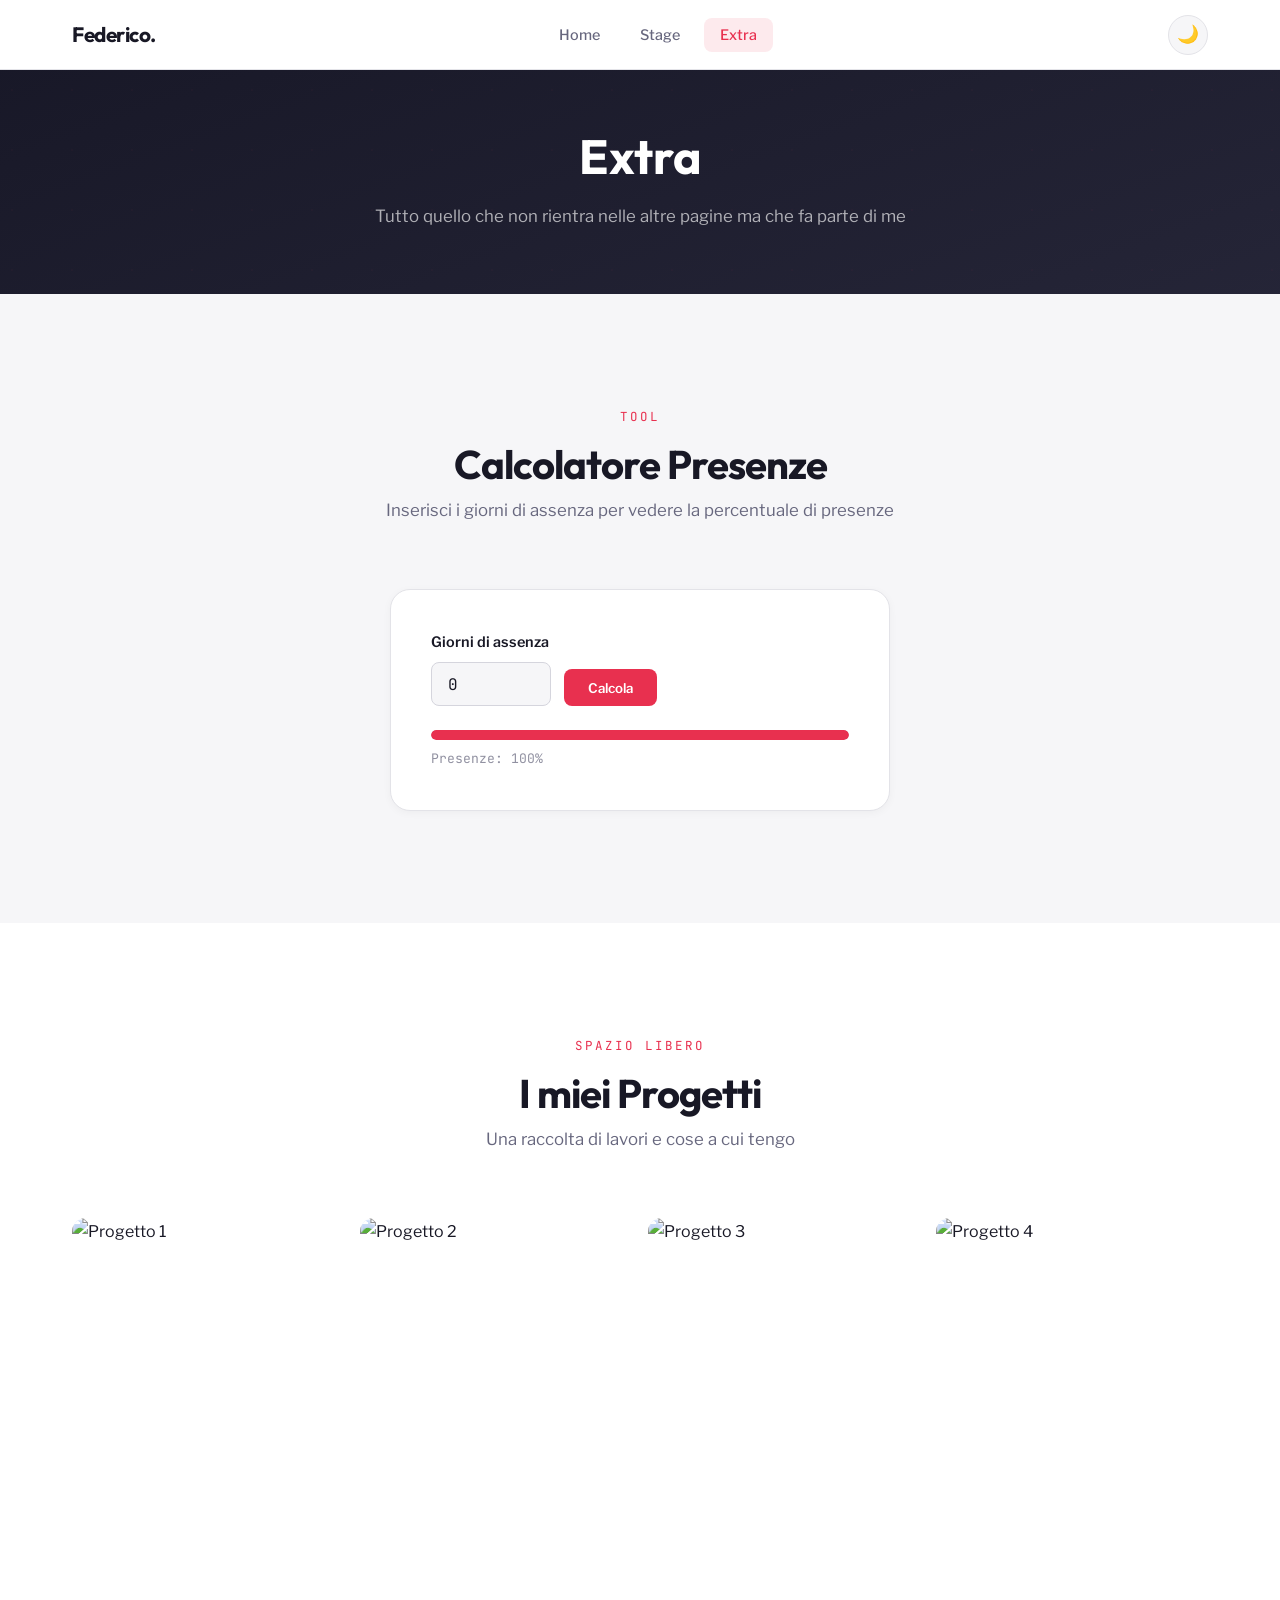
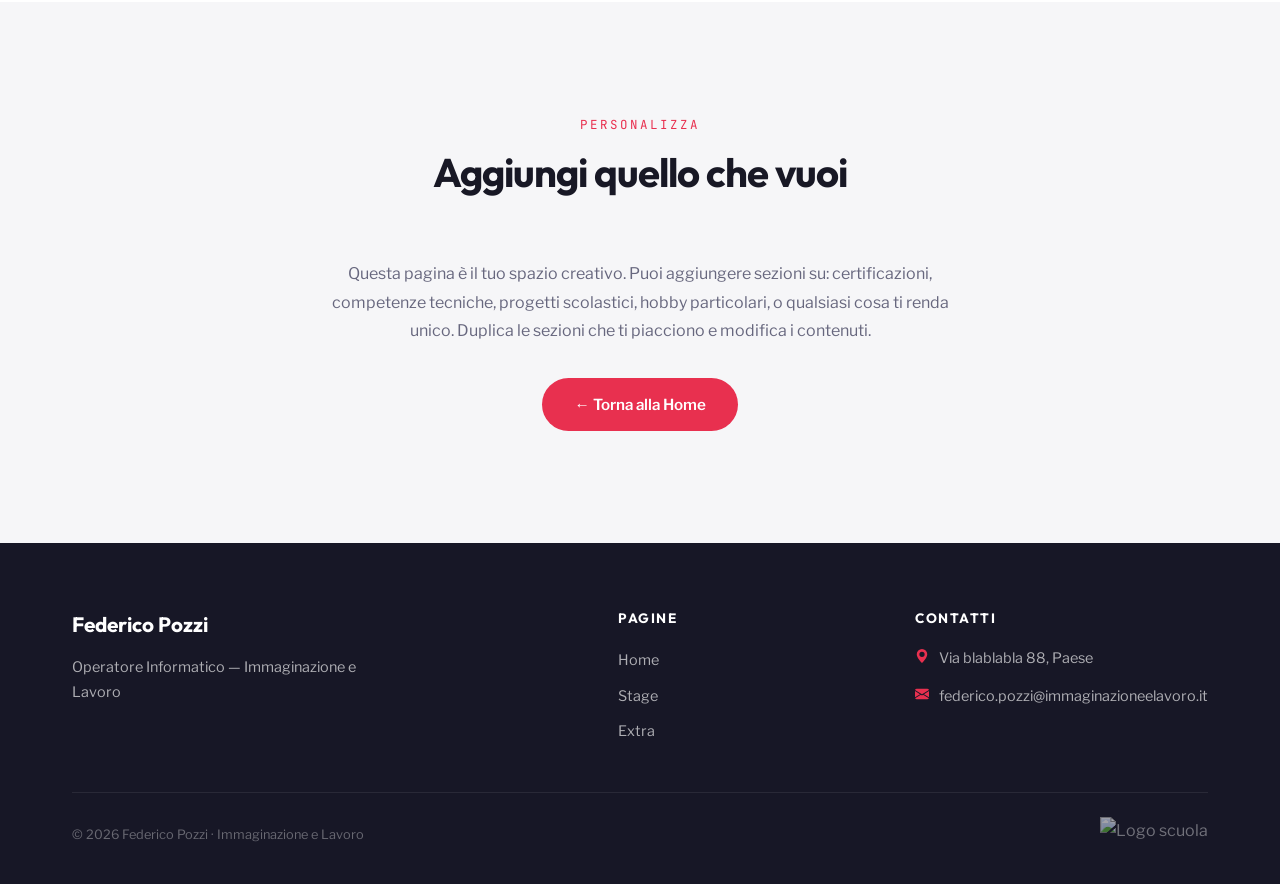
==== extra.html @ 96640ca4 "Initial commit" ====
<!DOCTYPE html>
<html lang="it" data-theme="default">
<head>
    <meta charset="UTF-8">
    <meta name="viewport" content="width=device-width, initial-scale=1.0">
    <title>Federico Pozzi — Extra</title>

    <link rel="preconnect" href="https://fonts.googleapis.com">
    <link rel="preconnect" href="https://fonts.gstatic.com" crossorigin>
    <link href="https://fonts.googleapis.com/css2?family=Outfit:wght@400;500;600;700&family=Libre+Franklin:wght@400;500;600;700&family=JetBrains+Mono:wght@400;500&display=swap" rel="stylesheet">

    <link rel="stylesheet" href="./style.css">
</head>
<body>

    <!-- ====== NAVBAR ====== -->
    <nav class="site-nav">
        <div class="nav-inner">
            <a href="./index.html" class="nav-brand">Federico.</a>
            <button class="nav-burger" id="navBurger" aria-label="Apri menu">
                <span></span><span></span><span></span>
            </button>
            <ul class="nav-links" id="navLinks">
                <li><a href="./index.html">Home</a></li>
                <li><a href="./stage.html">Stage</a></li>
                <li><a href="#" class="active">Extra</a></li>
            </ul>
            <button class="theme-toggle" id="themeToggle" aria-label="Cambia tema">🌙</button>
        </div>
    </nav>

    <!-- ====== PAGE HERO ====== -->
    <section class="page-hero">
        <div class="hero-pattern"></div>
        <div class="section-container">
            <h1 class="reveal">Extra</h1>
            <p class="hero-sub reveal reveal-delay-1">
                Tutto quello che non rientra nelle altre pagine ma che fa parte di me
            </p>
        </div>
    </section>

    <!-- ====== CALCOLATORE PRESENZE ====== -->
    <section class="section">
        <div class="section-container">
            <div class="section-header center reveal">
                <span class="section-label">Tool</span>
                <h2 class="section-title">Calcolatore Presenze</h2>
                <p class="section-desc">Inserisci i giorni di assenza per vedere la percentuale di presenze</p>
            </div>

            <div class="presenze-card reveal">
                <label for="progresso">Giorni di assenza</label>
                <div class="presenze-input">
                    <input type="number" id="progresso" min="0" value="0" placeholder="0">
                    <button class="btn-calcola" onclick="calcolaPresenze()">Calcola</button>
                </div>
                <div class="progress-wrap">
                    <div class="progress-bar-bg">
                        <div class="progress-bar-fill" id="barraFill"></div>
                    </div>
                    <p class="progress-label" id="percentualeText">Presenze: 100%</p>
                </div>
            </div>
        </div>
    </section>

    <!-- ====== GALLERY / CONTENUTO LIBERO ====== -->
    <!--
        Questa sezione è uno spazio libero. Puoi usarla per:
        - Una gallery di foto dei tuoi progetti
        - Certificazioni ottenute (ECDL, ecc.)
        - Link ai tuoi profili (GitHub, LinkedIn)
        - Qualsiasi cosa ti rappresenti
        
        Di seguito c'è un esempio di gallery. 
        Sostituisci le immagini con le tue.
    -->
    <section class="section section-alt">
        <div class="section-container">
            <div class="section-header center reveal">
                <span class="section-label">Spazio libero</span>
                <h2 class="section-title">I miei Progetti</h2>
                <p class="section-desc">Una raccolta di lavori e cose a cui tengo</p>
            </div>

            <!-- MODIFICA: sostituisci le immagini e i testi -->
            <div class="gallery-grid">
                <div class="gallery-item reveal reveal-delay-1">
                    <img src="https://placehold.co/400x400/1a1a2e/e94560?text=Progetto+1" alt="Progetto 1">
                    <div class="gallery-item-overlay">
                        <span>Progetto 1</span>
                    </div>
                </div>
                <div class="gallery-item reveal reveal-delay-2">
                    <img src="https://placehold.co/400x400/16213e/e94560?text=Progetto+2" alt="Progetto 2">
                    <div class="gallery-item-overlay">
                        <span>Progetto 2</span>
                    </div>
                </div>
                <div class="gallery-item reveal reveal-delay-3">
                    <img src="https://placehold.co/400x400/0f3460/e94560?text=Progetto+3" alt="Progetto 3">
                    <div class="gallery-item-overlay">
                        <span>Progetto 3</span>
                    </div>
                </div>
                <div class="gallery-item reveal reveal-delay-4">
                    <img src="https://placehold.co/400x400/533483/e94560?text=Progetto+4" alt="Progetto 4">
                    <div class="gallery-item-overlay">
                        <span>Progetto 4</span>
                    </div>
                </div>
            </div>
        </div>
    </section>

    <!-- ====== SEZIONE TESTO LIBERO ====== -->
    <section class="section">
        <div class="section-container" style="max-width: 700px;">
            <div class="section-header center reveal">
                <span class="section-label">Personalizza</span>
                <h2 class="section-title">Aggiungi quello che vuoi</h2>
            </div>
            <div class="reveal" style="text-align: center;">
                <p style="color: var(--text-secondary); line-height: 1.8; margin-bottom: 2rem;">
                    Questa pagina è il tuo spazio creativo. Puoi aggiungere sezioni su: 
                    certificazioni, competenze tecniche, progetti scolastici, hobby particolari, 
                    o qualsiasi cosa ti renda unico. Duplica le sezioni che ti piacciono 
                    e modifica i contenuti.
                </p>
                <a href="../index.html" class="btn-primary-custom">← Torna alla Home</a>
            </div>
        </div>
    </section>

    <!-- ====== FOOTER ====== -->
    <footer class="site-footer">
        <div class="section-container">
            <div class="footer-grid">
                <div>
                    <p class="footer-brand">Federico Pozzi</p>
                    <p class="footer-desc">Operatore Informatico — Immaginazione e Lavoro</p>
                </div>
                <div>
                    <p class="footer-heading">Pagine</p>
                    <ul class="footer-links">
                        <li><a href="../index.html">Home</a></li>
                        <li><a href="./stage.html">Stage</a></li>
                        <li><a href="#">Extra</a></li>
                    </ul>
                </div>
                <div>
                    <p class="footer-heading">Contatti</p>
                    <div class="footer-contact-item">
                        <svg xmlns="http://www.w3.org/2000/svg" width="14" height="14" fill="currentColor" viewBox="0 0 16 16"><path d="M8 16s6-5.686 6-10A6 6 0 0 0 2 6c0 4.314 6 10 6 10m0-7a3 3 0 1 1 0-6 3 3 0 0 1 0 6"/></svg>
                        <span>Via blablabla 88, Paese</span>
                    </div>
                    <div class="footer-contact-item">
                        <svg xmlns="http://www.w3.org/2000/svg" width="14" height="14" fill="currentColor" viewBox="0 0 16 16"><path d="M.05 3.555A2 2 0 0 1 2 2h12a2 2 0 0 1 1.95 1.555L8 8.414zM0 4.697v7.104l5.803-3.558zM6.761 8.83l-6.57 4.027A2 2 0 0 0 2 14h12a2 2 0 0 0 1.808-1.144l-6.57-4.027L8 9.586zm3.436-.586L16 11.801V4.697z"/></svg>
                        <span>federico.pozzi@immaginazioneelavoro.it</span>
                    </div>
                </div>
            </div>
            <div class="footer-bottom">
                <span class="footer-copy">© 2026 Federico Pozzi · Immaginazione e Lavoro</span>
                <img src="../img/logo.webp" class="footer-logo" alt="Logo scuola">
            </div>
        </div>
    </footer>

    <script src="./script.js"></script>
</body>
</html>
---- style.css ----
/* ============================================================
   TEMPLATE SITO PERSONALE - QUARTA INFORMATICA
   ============================================================
   
   COME PERSONALIZZARE:
   
   1. SCEGLI UN TEMA
      Cambia data-theme="default" nel tag <html> di ogni pagina.
      Temi disponibili: default, ocean, sunset, forest, lavender, mono
   
   2. DARK MODE
      Il bottone in navbar attiva/disattiva la dark mode.
      Funziona automaticamente con tutti i temi.
   
   3. COLORI CUSTOM
      Se vuoi un colore tutto tuo, modifica le variabili in
      [data-theme="default"] qui sotto.
   
   4. FONT
      Cambia il link Google Fonts nell'HTML e aggiorna
      --font-display e --font-body qui sotto.
   
   5. ANIMAZIONI
      Ogni elemento con classe .reveal si anima allo scroll.
      Aggiungi .reveal-delay-1, .reveal-delay-2, ecc. per ritardi.
   
   ============================================================ */

/* === TEMI PRECONFIGURATI === */
/* Cambia data-theme="" nel tag <html> per switchare tema */

[data-theme="default"] {
    --hue: 240;
    --accent-h: 350;
    --accent-s: 80%;
    --accent-l: 55%;
}

[data-theme="ocean"] {
    --hue: 200;
    --accent-h: 175;
    --accent-s: 70%;
    --accent-l: 45%;
}

[data-theme="sunset"] {
    --hue: 25;
    --accent-h: 15;
    --accent-s: 85%;
    --accent-l: 55%;
}

[data-theme="forest"] {
    --hue: 150;
    --accent-h: 145;
    --accent-s: 55%;
    --accent-l: 40%;
}

[data-theme="lavender"] {
    --hue: 270;
    --accent-h: 280;
    --accent-s: 60%;
    --accent-l: 55%;
}

[data-theme="mono"] {
    --hue: 0;
    --accent-h: 0;
    --accent-s: 0%;
    --accent-l: 25%;
}

/* === SISTEMA COLORI (generato da variabili) === */
:root {
    /* Font */
    --font-display: 'Outfit', sans-serif;
    --font-body: 'Libre Franklin', sans-serif;
    --font-mono: 'JetBrains Mono', monospace;
    
    /* Sizing */
    --radius-sm: 8px;
    --radius-md: 14px;
    --radius-lg: 20px;
    --radius-full: 100px;
    
    /* Transitions */
    --ease-out: cubic-bezier(0.16, 1, 0.3, 1);
    --ease-spring: cubic-bezier(0.34, 1.56, 0.64, 1);
    --duration-fast: 0.2s;
    --duration-normal: 0.4s;
    --duration-slow: 0.7s;
    
    /* Navbar height */
    --nav-height: 70px;
}

/* Light mode (default) */
html:not([data-dark]) {
    --bg-primary: hsl(var(--hue), 15%, 97%);
    --bg-secondary: #ffffff;
    --bg-elevated: #ffffff;
    --bg-hero: hsl(var(--hue), 25%, 12%);
    --bg-hero-2: hsl(var(--hue), 20%, 18%);
    
    --text-primary: hsl(var(--hue), 20%, 12%);
    --text-secondary: hsl(var(--hue), 10%, 45%);
    --text-tertiary: hsl(var(--hue), 8%, 60%);
    --text-on-dark: #ffffff;
    --text-on-dark-muted: rgba(255,255,255,0.65);
    
    --border-light: hsl(var(--hue), 10%, 90%);
    --border-medium: hsl(var(--hue), 10%, 85%);
    
    --shadow-sm: 0 2px 8px rgba(0,0,0,0.04);
    --shadow-md: 0 8px 30px rgba(0,0,0,0.06);
    --shadow-lg: 0 20px 60px rgba(0,0,0,0.08);
    --shadow-accent: 0 8px 30px hsla(var(--accent-h), var(--accent-s), var(--accent-l), 0.25);
}

/* Dark mode */
html[data-dark] {
    --bg-primary: hsl(var(--hue), 15%, 8%);
    --bg-secondary: hsl(var(--hue), 12%, 12%);
    --bg-elevated: hsl(var(--hue), 12%, 15%);
    --bg-hero: hsl(var(--hue), 20%, 5%);
    --bg-hero-2: hsl(var(--hue), 15%, 10%);
    
    --text-primary: hsl(var(--hue), 10%, 92%);
    --text-secondary: hsl(var(--hue), 8%, 60%);
    --text-tertiary: hsl(var(--hue), 6%, 45%);
    --text-on-dark: #ffffff;
    --text-on-dark-muted: rgba(255,255,255,0.55);
    
    --border-light: hsl(var(--hue), 10%, 18%);
    --border-medium: hsl(var(--hue), 10%, 22%);
    
    --shadow-sm: 0 2px 8px rgba(0,0,0,0.2);
    --shadow-md: 0 8px 30px rgba(0,0,0,0.3);
    --shadow-lg: 0 20px 60px rgba(0,0,0,0.4);
    --shadow-accent: 0 8px 30px hsla(var(--accent-h), var(--accent-s), var(--accent-l), 0.2);
}

/* Accent color (uguale in light e dark) */
html {
    --accent: hsl(var(--accent-h), var(--accent-s), var(--accent-l));
    --accent-hover: hsl(var(--accent-h), var(--accent-s), calc(var(--accent-l) - 8%));
    --accent-soft: hsla(var(--accent-h), var(--accent-s), var(--accent-l), 0.1);
    --accent-medium: hsla(var(--accent-h), var(--accent-s), var(--accent-l), 0.2);
}

/* === RESET & BASE === */
*, *::before, *::after {
    margin: 0;
    padding: 0;
    box-sizing: border-box;
}

html {
    scroll-behavior: smooth;
}

body {
    font-family: var(--font-body);
    color: var(--text-primary);
    background-color: var(--bg-primary);
    line-height: 1.7;
    transition: background-color var(--duration-normal) var(--ease-out),
                color var(--duration-normal) var(--ease-out);
    -webkit-font-smoothing: antialiased;
}

h1, h2, h3, h4, h5, h6 {
    font-family: var(--font-display);
    font-weight: 700;
    color: var(--text-primary);
    line-height: 1.2;
}

a {
    color: var(--accent);
    text-decoration: none;
    transition: color var(--duration-fast);
}

a:hover {
    color: var(--accent-hover);
}

img {
    max-width: 100%;
    display: block;
}

/* === NAVBAR === */
.site-nav {
    position: fixed;
    top: 0;
    left: 0;
    right: 0;
    height: var(--nav-height);
    background: var(--bg-secondary);
    border-bottom: 1px solid var(--border-light);
    z-index: 1000;
    display: flex;
    align-items: center;
    transition: background var(--duration-normal) var(--ease-out),
                border-color var(--duration-normal) var(--ease-out),
                box-shadow var(--duration-normal) var(--ease-out);
}

.site-nav.scrolled {
    box-shadow: var(--shadow-sm);
}

.nav-inner {
    width: 100%;
    max-width: 1200px;
    margin: 0 auto;
    padding: 0 2rem;
    display: flex;
    align-items: center;
    justify-content: space-between;
}

.nav-brand {
    font-family: var(--font-display);
    font-weight: 700;
    font-size: 1.3rem;
    color: var(--text-primary);
    text-decoration: none;
    letter-spacing: -0.5px;
}

.nav-links {
    display: flex;
    align-items: center;
    gap: 0.5rem;
    list-style: none;
}

.nav-links a {
    font-family: var(--font-body);
    font-weight: 500;
    font-size: 0.9rem;
    color: var(--text-secondary);
    padding: 0.5rem 1rem;
    border-radius: var(--radius-sm);
    text-decoration: none;
    transition: all var(--duration-fast);
}

.nav-links a:hover,
.nav-links a.active {
    color: var(--accent);
    background: var(--accent-soft);
}

/* Dark mode toggle */
.theme-toggle {
    width: 40px;
    height: 40px;
    border-radius: 50%;
    border: 1px solid var(--border-light);
    background: var(--bg-primary);
    cursor: pointer;
    display: flex;
    align-items: center;
    justify-content: center;
    font-size: 1.1rem;
    transition: all var(--duration-fast);
    margin-left: 0.5rem;
    color: var(--text-secondary);
}

.theme-toggle:hover {
    border-color: var(--accent);
    color: var(--accent);
    transform: rotate(20deg);
}

/* Mobile nav */
.nav-burger {
    display: none;
    flex-direction: column;
    gap: 5px;
    cursor: pointer;
    background: none;
    border: none;
    padding: 5px;
}

.nav-burger span {
    width: 22px;
    height: 2px;
    background: var(--text-primary);
    border-radius: 2px;
    transition: all var(--duration-fast);
}

/* === HERO === */
.hero {
    min-height: 100vh;
    display: flex;
    align-items: center;
    justify-content: center;
    text-align: center;
    background: linear-gradient(160deg, var(--bg-hero) 0%, var(--bg-hero-2) 100%);
    position: relative;
    overflow: hidden;
    padding-top: var(--nav-height);
}

/* Pattern decorativo sullo sfondo dell'hero */
.hero-pattern {
    position: absolute;
    inset: 0;
    opacity: 0.04;
    background-image: 
        radial-gradient(circle at 20% 50%, var(--accent) 1px, transparent 1px),
        radial-gradient(circle at 80% 20%, var(--accent) 1px, transparent 1px),
        radial-gradient(circle at 60% 80%, var(--accent) 1px, transparent 1px);
    background-size: 80px 80px, 60px 60px, 100px 100px;
}

/* Cerchi decorativi */
.hero-blob {
    position: absolute;
    border-radius: 50%;
    filter: blur(80px);
    opacity: 0.15;
}

.hero-blob-1 {
    width: 500px;
    height: 500px;
    background: var(--accent);
    top: -15%;
    right: -10%;
}

.hero-blob-2 {
    width: 350px;
    height: 350px;
    background: hsl(var(--hue), 50%, 50%);
    bottom: -10%;
    left: -5%;
}

.hero-content {
    position: relative;
    z-index: 1;
    padding: 2rem;
}

.hero-label {
    display: inline-block;
    font-family: var(--font-mono);
    font-size: 0.8rem;
    letter-spacing: 2px;
    text-transform: uppercase;
    color: var(--accent);
    background: var(--accent-soft);
    padding: 0.4rem 1.2rem;
    border-radius: var(--radius-full);
    margin-bottom: 1.5rem;
}

.hero h1 {
    font-size: clamp(2.5rem, 6vw, 4.5rem);
    color: var(--text-on-dark);
    letter-spacing: -2px;
    margin-bottom: 0.8rem;
}

.hero .hero-sub {
    font-size: clamp(1rem, 2vw, 1.3rem);
    color: var(--text-on-dark-muted);
    font-weight: 400;
    max-width: 500px;
    margin: 0 auto;
}

.hero-cta {
    margin-top: 2.5rem;
    display: flex;
    gap: 1rem;
    justify-content: center;
    flex-wrap: wrap;
}

/* === BOTTONI === */
.btn-primary-custom {
    display: inline-flex;
    align-items: center;
    gap: 0.5rem;
    padding: 0.85rem 2rem;
    background: var(--accent);
    color: #fff;
    border: none;
    border-radius: var(--radius-full);
    font-family: var(--font-body);
    font-weight: 600;
    font-size: 0.95rem;
    cursor: pointer;
    text-decoration: none;
    transition: all var(--duration-fast) var(--ease-out);
}

.btn-primary-custom:hover {
    background: var(--accent-hover);
    color: #fff;
    transform: translateY(-2px);
    box-shadow: var(--shadow-accent);
}

.btn-outline-custom {
    display: inline-flex;
    align-items: center;
    gap: 0.5rem;
    padding: 0.85rem 2rem;
    background: transparent;
    color: var(--text-on-dark);
    border: 1px solid rgba(255,255,255,0.25);
    border-radius: var(--radius-full);
    font-family: var(--font-body);
    font-weight: 600;
    font-size: 0.95rem;
    cursor: pointer;
    text-decoration: none;
    transition: all var(--duration-fast) var(--ease-out);
}

.btn-outline-custom:hover {
    background: rgba(255,255,255,0.1);
    color: #fff;
    border-color: rgba(255,255,255,0.5);
}

/* Variante per sfondi chiari */
.btn-outline-light {
    color: var(--text-primary);
    border-color: var(--border-medium);
}

.btn-outline-light:hover {
    color: var(--accent);
    border-color: var(--accent);
    background: var(--accent-soft);
}

/* === SEZIONI === */
.section {
    padding: 7rem 0;
}

.section-alt {
    background: var(--bg-secondary);
}

.section-container {
    max-width: 1200px;
    margin: 0 auto;
    padding: 0 2rem;
}

.section-header {
    margin-bottom: 4rem;
}

.section-label {
    font-family: var(--font-mono);
    font-size: 0.78rem;
    text-transform: uppercase;
    letter-spacing: 3px;
    color: var(--accent);
    margin-bottom: 0.8rem;
    display: block;
}

.section-title {
    font-size: clamp(1.8rem, 3.5vw, 2.5rem);
    letter-spacing: -1px;
    margin-bottom: 0.5rem;
}

.section-desc {
    font-size: 1.05rem;
    color: var(--text-secondary);
    max-width: 550px;
}

/* Centrato */
.section-header.center {
    text-align: center;
}

.section-header.center .section-desc {
    margin: 0 auto;
}

/* === BIO === */
.bio-grid {
    display: grid;
    grid-template-columns: 1fr 1fr;
    gap: 5rem;
    align-items: center;
}

.bio-image {
    position: relative;
}

.bio-image-frame {
    width: 100%;
    aspect-ratio: 4/5;
    border-radius: var(--radius-lg);
    overflow: hidden;
    box-shadow: var(--shadow-lg);
    position: relative;
}

.bio-image-frame img {
    width: 100%;
    height: 100%;
    object-fit: cover;
}

/* Decorazione immagine - quadrato accent */
.bio-image::after {
    content: '';
    position: absolute;
    width: 100px;
    height: 100px;
    border: 3px solid var(--accent);
    border-radius: var(--radius-md);
    bottom: -20px;
    right: -20px;
    z-index: -1;
    opacity: 0.5;
}

.bio-text-area p {
    font-size: 1.05rem;
    color: var(--text-secondary);
    margin-bottom: 1.5rem;
    line-height: 1.8;
}

/* Info pills nella bio */
.bio-pills {
    display: flex;
    flex-wrap: wrap;
    gap: 0.6rem;
    margin-top: 1.5rem;
}

.bio-pill {
    display: inline-flex;
    align-items: center;
    gap: 0.4rem;
    padding: 0.4rem 1rem;
    background: var(--accent-soft);
    color: var(--accent);
    border-radius: var(--radius-full);
    font-size: 0.85rem;
    font-weight: 600;
}

/* === PASSIONI (Grid) === */
.passions-grid {
    display: grid;
    grid-template-columns: repeat(auto-fit, minmax(300px, 1fr));
    gap: 2rem;
}

.passion-card {
    background: var(--bg-elevated);
    border: 1px solid var(--border-light);
    border-radius: var(--radius-md);
    overflow: hidden;
    transition: transform var(--duration-normal) var(--ease-spring),
                box-shadow var(--duration-normal) var(--ease-out);
}

.passion-card:hover {
    transform: translateY(-8px);
    box-shadow: var(--shadow-md);
}

.passion-card-img {
    height: 220px;
    overflow: hidden;
}

.passion-card-img img {
    width: 100%;
    height: 100%;
    object-fit: cover;
    transition: transform var(--duration-slow) var(--ease-out);
}

.passion-card:hover .passion-card-img img {
    transform: scale(1.05);
}

.passion-card-body {
    padding: 1.5rem;
}

.passion-card-tag {
    font-family: var(--font-mono);
    font-size: 0.72rem;
    text-transform: uppercase;
    letter-spacing: 1.5px;
    color: var(--accent);
    margin-bottom: 0.6rem;
    display: block;
}

.passion-card-body h3 {
    font-size: 1.2rem;
    margin-bottom: 0.5rem;
}

.passion-card-body p {
    font-size: 0.92rem;
    color: var(--text-secondary);
}

/* === CV === */
.cv-paper {
    background: var(--bg-elevated);
    border: 1px solid var(--border-light);
    border-radius: var(--radius-lg);
    padding: clamp(2rem, 4vw, 3.5rem);
    max-width: 850px;
    margin: 0 auto;
    box-shadow: var(--shadow-md);
    transition: background var(--duration-normal), border-color var(--duration-normal);
}

.cv-header {
    display: flex;
    justify-content: space-between;
    align-items: flex-start;
    flex-wrap: wrap;
    gap: 1rem;
    margin-bottom: 2rem;
    padding-bottom: 2rem;
    border-bottom: 2px solid var(--border-light);
}

.cv-name {
    font-size: 2rem;
    letter-spacing: -1px;
}

.cv-role {
    color: var(--accent);
    font-weight: 500;
    font-size: 1.1rem;
}

.cv-contact-mini {
    display: flex;
    flex-direction: column;
    gap: 0.3rem;
    font-size: 0.85rem;
    color: var(--text-secondary);
    text-align: right;
}

.cv-section-title {
    font-family: var(--font-mono);
    font-size: 0.75rem;
    text-transform: uppercase;
    letter-spacing: 3px;
    color: var(--accent);
    margin-top: 2rem;
    margin-bottom: 1.2rem;
    display: flex;
    align-items: center;
    gap: 1rem;
}

.cv-section-title::after {
    content: '';
    flex: 1;
    height: 1px;
    background: var(--border-light);
}

.cv-entry {
    margin-bottom: 1.8rem;
    padding-left: 1rem;
    border-left: 2px solid var(--border-light);
    transition: border-color var(--duration-fast);
}

.cv-entry:hover {
    border-left-color: var(--accent);
}

.cv-entry-title {
    font-weight: 700;
    font-size: 1rem;
    color: var(--text-primary);
}

.cv-entry-place {
    color: var(--text-secondary);
    font-size: 0.95rem;
}

.cv-entry-date {
    font-family: var(--font-mono);
    font-size: 0.8rem;
    color: var(--accent);
    margin-top: 0.2rem;
    display: block;
}

.cv-entry-desc {
    color: var(--text-secondary);
    font-size: 0.92rem;
    margin-top: 0.3rem;
}

/* Lingue con barre */
.cv-lang {
    display: flex;
    align-items: center;
    justify-content: space-between;
    padding: 0.7rem 0;
    border-bottom: 1px solid var(--border-light);
}

.cv-lang:last-child {
    border-bottom: none;
}

.cv-lang-name {
    font-weight: 600;
    font-size: 0.95rem;
}

.cv-lang-level {
    display: flex;
    align-items: center;
    gap: 0.6rem;
}

.cv-lang-bar {
    width: 80px;
    height: 4px;
    background: var(--border-light);
    border-radius: 4px;
    overflow: hidden;
}

.cv-lang-bar-fill {
    height: 100%;
    background: var(--accent);
    border-radius: 4px;
    transition: width var(--duration-slow) var(--ease-out);
}

.cv-lang-label {
    font-size: 0.82rem;
    color: var(--text-tertiary);
    min-width: 80px;
    text-align: right;
}

/* === PAGINA STAGE === */
.page-hero {
    padding: 8rem 0 4rem;
    background: linear-gradient(160deg, var(--bg-hero) 0%, var(--bg-hero-2) 100%);
    text-align: center;
    position: relative;
    overflow: hidden;
}

.page-hero .hero-pattern {
    position: absolute;
    inset: 0;
    opacity: 0.03;
    background-image: 
        radial-gradient(circle at 20% 50%, var(--accent) 1px, transparent 1px);
    background-size: 60px 60px;
}

.page-hero h1 {
    font-size: clamp(2rem, 4vw, 3rem);
    color: var(--text-on-dark);
    position: relative;
}

.page-hero .hero-sub {
    color: var(--text-on-dark-muted);
    font-size: 1.05rem;
    max-width: 600px;
    margin: 1rem auto 0;
    position: relative;
}

/* Stage cards (alternativa all'accordion) */
.stage-card {
    background: var(--bg-elevated);
    border: 1px solid var(--border-light);
    border-radius: var(--radius-lg);
    overflow: hidden;
    margin-bottom: 2rem;
    transition: box-shadow var(--duration-normal);
}

.stage-card:hover {
    box-shadow: var(--shadow-md);
}

.stage-card-header {
    padding: 1.5rem 2rem;
    border-bottom: 1px solid var(--border-light);
    display: flex;
    align-items: center;
    justify-content: space-between;
    cursor: pointer;
    transition: background var(--duration-fast);
}

.stage-card-header:hover {
    background: var(--accent-soft);
}

.stage-card-header h3 {
    font-size: 1.2rem;
    margin: 0;
}

.stage-card-header .stage-date {
    font-family: var(--font-mono);
    font-size: 0.8rem;
    color: var(--accent);
}

.stage-card-toggle {
    width: 32px;
    height: 32px;
    border-radius: 50%;
    background: var(--accent-soft);
    display: flex;
    align-items: center;
    justify-content: center;
    transition: transform var(--duration-fast);
    color: var(--accent);
    font-size: 1.2rem;
}

.stage-card.open .stage-card-toggle {
    transform: rotate(45deg);
}

.stage-card-body {
    padding: 0 2rem;
    max-height: 0;
    overflow: hidden;
    transition: max-height var(--duration-slow) var(--ease-out),
                padding var(--duration-normal);
}

.stage-card.open .stage-card-body {
    padding: 2rem;
    max-height: 800px;
}

.stage-grid {
    display: grid;
    grid-template-columns: 2fr 3fr;
    gap: 2rem;
    align-items: start;
}

.stage-map-frame {
    border-radius: var(--radius-md);
    overflow: hidden;
    aspect-ratio: 4/3;
}

.stage-map-frame iframe {
    width: 100%;
    height: 100%;
    border: none;
}

.stage-relazione {
    font-size: 0.95rem;
    color: var(--text-secondary);
    line-height: 1.8;
}

.stage-relazione h4 {
    font-size: 1rem;
    margin-bottom: 0.5rem;
}

/* === EXTRA PAGE === */
.presenze-card {
    background: var(--bg-elevated);
    border: 1px solid var(--border-light);
    border-radius: var(--radius-lg);
    padding: 2.5rem;
    box-shadow: var(--shadow-sm);
    max-width: 500px;
    margin: 0 auto;
}

.presenze-card label {
    font-weight: 600;
    color: var(--text-primary);
    display: block;
    margin-bottom: 0.5rem;
    font-size: 0.9rem;
}

.presenze-input {
    display: flex;
    gap: 0.8rem;
    align-items: flex-end;
}

.presenze-card input[type="number"] {
    width: 120px;
    padding: 0.65rem 1rem;
    border: 1px solid var(--border-medium);
    border-radius: var(--radius-sm);
    font-family: var(--font-mono);
    font-size: 1rem;
    background: var(--bg-primary);
    color: var(--text-primary);
    transition: border-color var(--duration-fast);
}

.presenze-card input[type="number"]:focus {
    outline: none;
    border-color: var(--accent);
    box-shadow: 0 0 0 3px var(--accent-soft);
}

.btn-calcola {
    padding: 0.65rem 1.5rem;
    background: var(--accent);
    color: #fff;
    border: none;
    border-radius: var(--radius-sm);
    font-family: var(--font-body);
    font-weight: 600;
    cursor: pointer;
    transition: background var(--duration-fast);
}

.btn-calcola:hover {
    background: var(--accent-hover);
}

.progress-wrap {
    margin-top: 1.5rem;
}

.progress-bar-bg {
    height: 10px;
    background: var(--border-light);
    border-radius: var(--radius-full);
    overflow: hidden;
}

.progress-bar-fill {
    height: 100%;
    background: var(--accent);
    border-radius: var(--radius-full);
    transition: width var(--duration-slow) var(--ease-out);
    width: 100%;
}

.progress-label {
    font-family: var(--font-mono);
    font-size: 0.82rem;
    color: var(--text-tertiary);
    margin-top: 0.5rem;
}

/* Sezione gallery / contenuto libero */
.gallery-grid {
    display: grid;
    grid-template-columns: repeat(auto-fill, minmax(250px, 1fr));
    gap: 1rem;
}

.gallery-item {
    aspect-ratio: 1;
    border-radius: var(--radius-md);
    overflow: hidden;
    cursor: pointer;
    position: relative;
}

.gallery-item img {
    width: 100%;
    height: 100%;
    object-fit: cover;
    transition: transform var(--duration-slow) var(--ease-out);
}

.gallery-item:hover img {
    transform: scale(1.08);
}

.gallery-item-overlay {
    position: absolute;
    inset: 0;
    background: linear-gradient(transparent 50%, rgba(0,0,0,0.6));
    opacity: 0;
    transition: opacity var(--duration-fast);
    display: flex;
    align-items: flex-end;
    padding: 1rem;
}

.gallery-item:hover .gallery-item-overlay {
    opacity: 1;
}

.gallery-item-overlay span {
    color: #fff;
    font-weight: 600;
    font-size: 0.9rem;
}

/* === FOOTER === */
.site-footer {
    background: var(--bg-hero);
    color: var(--text-on-dark-muted);
    padding: 4rem 0 2rem;
}

.footer-grid {
    display: grid;
    grid-template-columns: 2fr 1fr 1fr;
    gap: 3rem;
    margin-bottom: 3rem;
}

.footer-brand {
    font-family: var(--font-display);
    font-size: 1.3rem;
    font-weight: 700;
    color: var(--text-on-dark);
    margin-bottom: 0.8rem;
}

.footer-desc {
    font-size: 0.9rem;
    line-height: 1.7;
    max-width: 300px;
}

.footer-heading {
    font-family: var(--font-display);
    font-size: 0.85rem;
    font-weight: 700;
    text-transform: uppercase;
    letter-spacing: 1.5px;
    color: var(--text-on-dark);
    margin-bottom: 1rem;
}

.footer-links {
    list-style: none;
    display: flex;
    flex-direction: column;
    gap: 0.5rem;
}

.footer-links a {
    color: var(--text-on-dark-muted);
    font-size: 0.9rem;
    transition: color var(--duration-fast);
}

.footer-links a:hover {
    color: var(--accent);
}

.footer-contact-item {
    display: flex;
    align-items: flex-start;
    gap: 0.6rem;
    margin-bottom: 0.8rem;
    font-size: 0.9rem;
}

.footer-contact-item svg {
    flex-shrink: 0;
    margin-top: 3px;
    color: var(--accent);
}

.footer-bottom {
    border-top: 1px solid rgba(255,255,255,0.08);
    padding-top: 1.5rem;
    display: flex;
    justify-content: space-between;
    align-items: center;
    flex-wrap: wrap;
    gap: 1rem;
}

.footer-copy {
    font-size: 0.8rem;
    color: rgba(255,255,255,0.35);
}

.footer-logo {
    height: 35px;
    opacity: 0.6;
}

/* === ANIMAZIONI SCROLL === */
.reveal {
    opacity: 0;
    transform: translateY(40px);
    transition: opacity var(--duration-slow) var(--ease-out),
                transform var(--duration-slow) var(--ease-out);
}

.reveal.visible {
    opacity: 1;
    transform: translateY(0);
}

.reveal-delay-1 { transition-delay: 0.1s; }
.reveal-delay-2 { transition-delay: 0.2s; }
.reveal-delay-3 { transition-delay: 0.3s; }
.reveal-delay-4 { transition-delay: 0.4s; }

/* Reveal da sinistra/destra */
.reveal-left {
    opacity: 0;
    transform: translateX(-40px);
    transition: opacity var(--duration-slow) var(--ease-out),
                transform var(--duration-slow) var(--ease-out);
}

.reveal-right {
    opacity: 0;
    transform: translateX(40px);
    transition: opacity var(--duration-slow) var(--ease-out),
                transform var(--duration-slow) var(--ease-out);
}

.reveal-left.visible,
.reveal-right.visible {
    opacity: 1;
    transform: translateX(0);
}

/* === RESPONSIVE === */
@media (max-width: 900px) {
    .bio-grid {
        grid-template-columns: 1fr;
        gap: 3rem;
    }
    
    .bio-image {
        max-width: 350px;
        margin: 0 auto;
    }

    .stage-grid {
        grid-template-columns: 1fr;
    }
    
    .footer-grid {
        grid-template-columns: 1fr;
        gap: 2rem;
    }
    
    .cv-header {
        flex-direction: column;
    }
    
    .cv-contact-mini {
        text-align: left;
    }
}

@media (max-width: 700px) {
    .nav-links {
        display: none;
        position: absolute;
        top: var(--nav-height);
        left: 0;
        right: 0;
        background: var(--bg-secondary);
        border-bottom: 1px solid var(--border-light);
        flex-direction: column;
        padding: 1rem 2rem;
    }
    
    .nav-links.open {
        display: flex;
    }
    
    .nav-burger {
        display: flex;
    }
    
    .theme-toggle {
        margin-left: auto;
        margin-right: 1rem;
    }
    
    .hero h1 {
        font-size: 2.2rem;
    }
    
    .passions-grid {
        grid-template-columns: 1fr;
    }
    
    .hero-cta {
        flex-direction: column;
        align-items: center;
    }
    
    .section {
        padding: 4rem 0;
    }
    
    .gallery-grid {
        grid-template-columns: repeat(2, 1fr);
    }
}
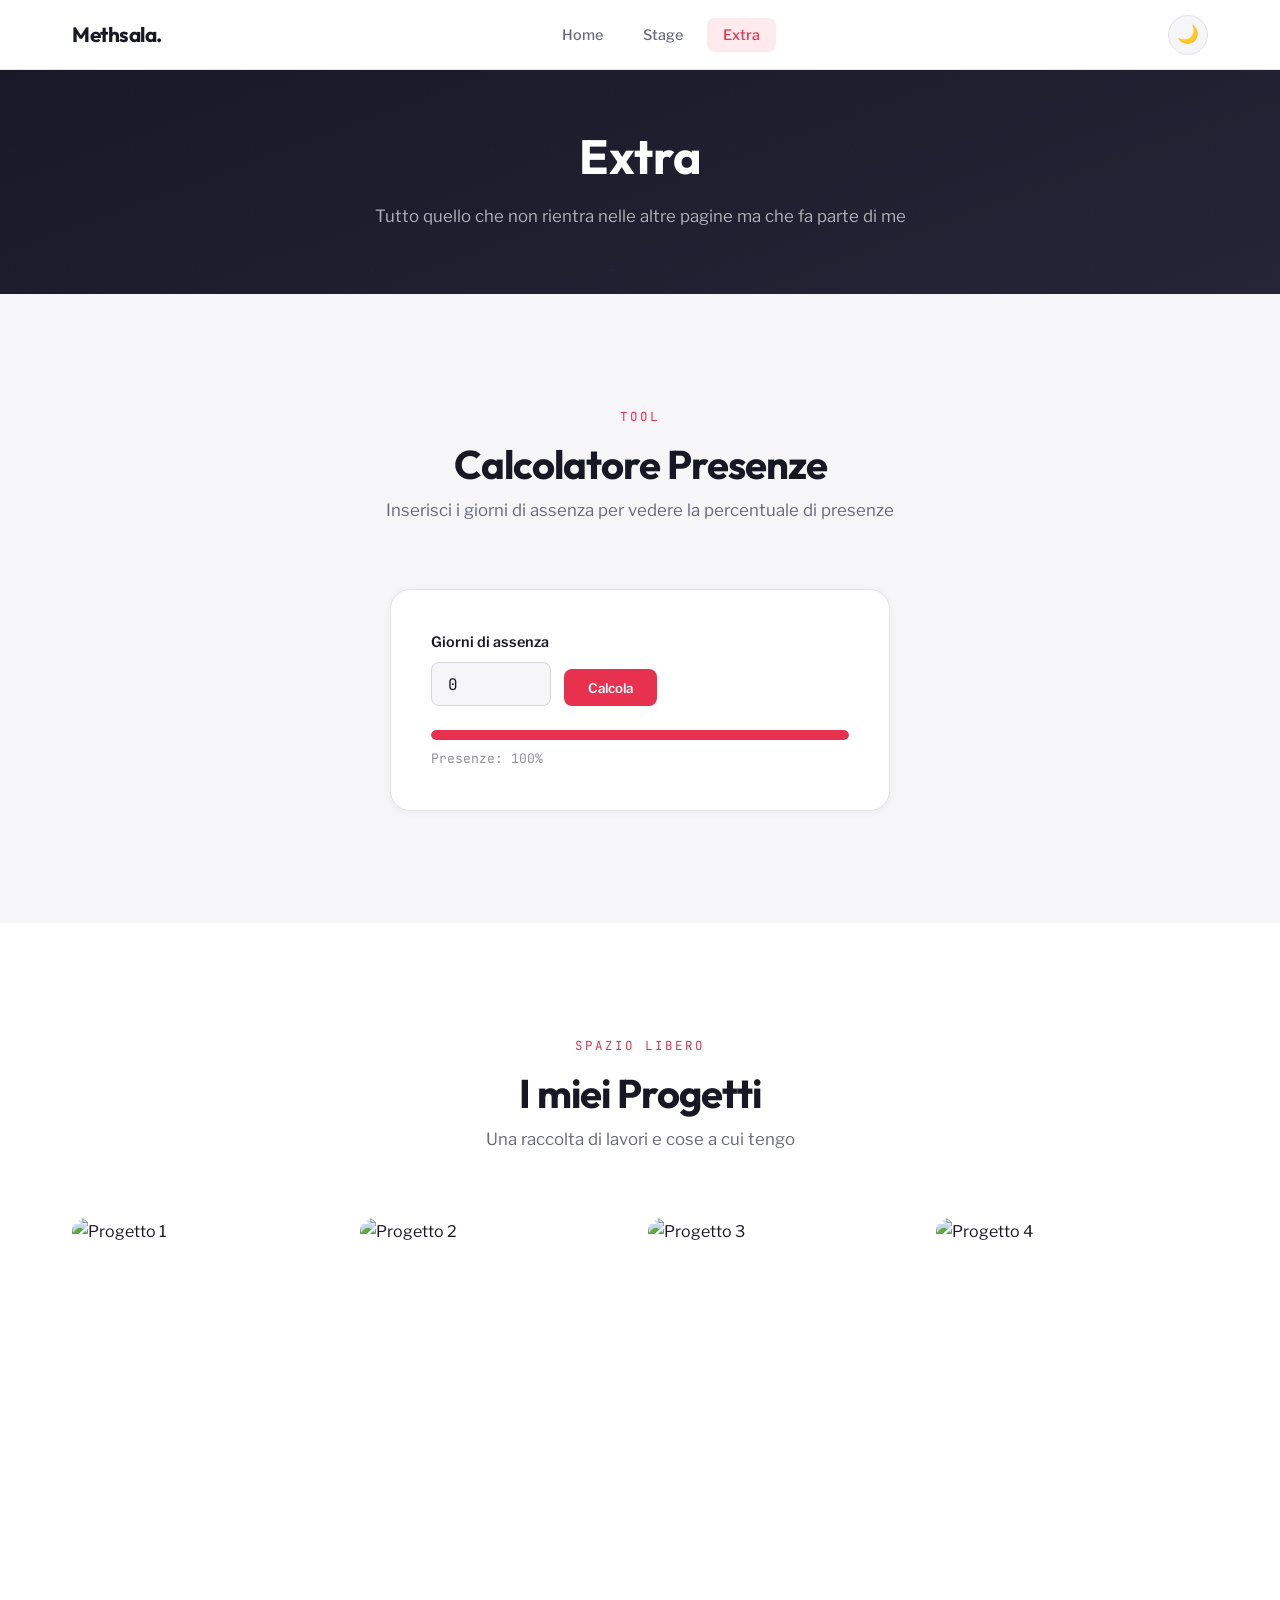
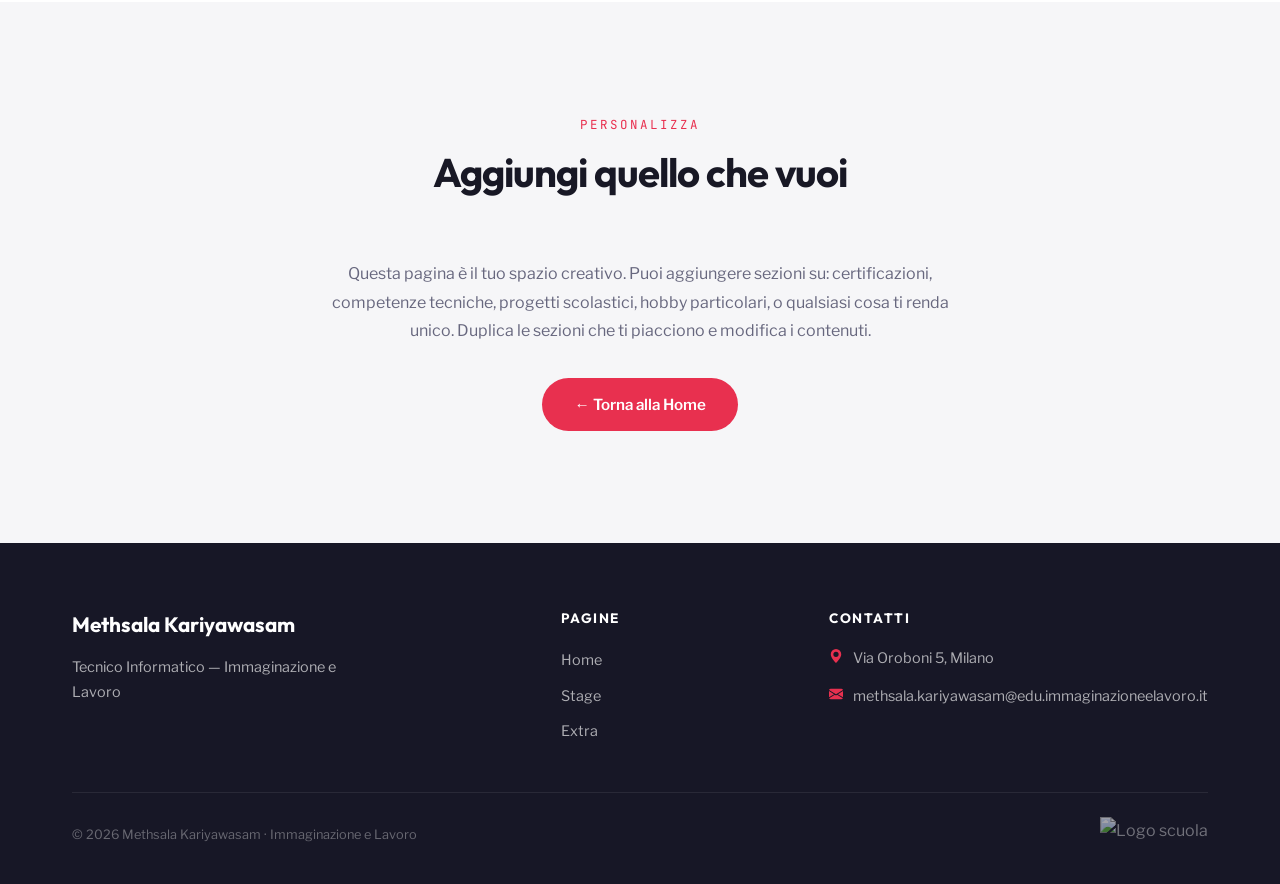
==== commit 3afa4c8a: "dsadsa fewsfs" ====
--- a/extra.html
+++ b/extra.html
@@ -3,7 +3,7 @@
 <head>
     <meta charset="UTF-8">
     <meta name="viewport" content="width=device-width, initial-scale=1.0">
-    <title>Federico Pozzi — Extra</title>
+    <title>Methsala Kariyawasam — Extra</title>
 
     <link rel="preconnect" href="https://fonts.googleapis.com">
     <link rel="preconnect" href="https://fonts.gstatic.com" crossorigin>
@@ -13,10 +13,9 @@
 </head>
 <body>
 
-    <!-- ====== NAVBAR ====== -->
     <nav class="site-nav">
         <div class="nav-inner">
-            <a href="./index.html" class="nav-brand">Federico.</a>
+            <a href="./index.html" class="nav-brand">Methsala.</a>
             <button class="nav-burger" id="navBurger" aria-label="Apri menu">
                 <span></span><span></span><span></span>
             </button>
@@ -29,7 +28,6 @@
         </div>
     </nav>
 
-    <!-- ====== PAGE HERO ====== -->
     <section class="page-hero">
         <div class="hero-pattern"></div>
         <div class="section-container">
@@ -40,7 +38,6 @@
         </div>
     </section>
 
-    <!-- ====== CALCOLATORE PRESENZE ====== -->
     <section class="section">
         <div class="section-container">
             <div class="section-header center reveal">
@@ -65,17 +62,6 @@
         </div>
     </section>
 
-    <!-- ====== GALLERY / CONTENUTO LIBERO ====== -->
-    <!--
-        Questa sezione è uno spazio libero. Puoi usarla per:
-        - Una gallery di foto dei tuoi progetti
-        - Certificazioni ottenute (ECDL, ecc.)
-        - Link ai tuoi profili (GitHub, LinkedIn)
-        - Qualsiasi cosa ti rappresenti
-        
-        Di seguito c'è un esempio di gallery. 
-        Sostituisci le immagini con le tue.
-    -->
     <section class="section section-alt">
         <div class="section-container">
             <div class="section-header center reveal">
@@ -84,7 +70,6 @@
                 <p class="section-desc">Una raccolta di lavori e cose a cui tengo</p>
             </div>
 
-            <!-- MODIFICA: sostituisci le immagini e i testi -->
             <div class="gallery-grid">
                 <div class="gallery-item reveal reveal-delay-1">
                     <img src="https://placehold.co/400x400/1a1a2e/e94560?text=Progetto+1" alt="Progetto 1">
@@ -114,7 +99,6 @@
         </div>
     </section>
 
-    <!-- ====== SEZIONE TESTO LIBERO ====== -->
     <section class="section">
         <div class="section-container" style="max-width: 700px;">
             <div class="section-header center reveal">
@@ -128,23 +112,22 @@
                     o qualsiasi cosa ti renda unico. Duplica le sezioni che ti piacciono 
                     e modifica i contenuti.
                 </p>
-                <a href="../index.html" class="btn-primary-custom">← Torna alla Home</a>
+                <a href="./index.html" class="btn-primary-custom">← Torna alla Home</a>
             </div>
         </div>
     </section>
 
-    <!-- ====== FOOTER ====== -->
     <footer class="site-footer">
         <div class="section-container">
             <div class="footer-grid">
                 <div>
-                    <p class="footer-brand">Federico Pozzi</p>
-                    <p class="footer-desc">Operatore Informatico — Immaginazione e Lavoro</p>
+                    <p class="footer-brand">Methsala Kariyawasam</p>
+                    <p class="footer-desc">Tecnico Informatico — Immaginazione e Lavoro</p>
                 </div>
                 <div>
                     <p class="footer-heading">Pagine</p>
                     <ul class="footer-links">
-                        <li><a href="../index.html">Home</a></li>
+                        <li><a href="./index.html">Home</a></li>
                         <li><a href="./stage.html">Stage</a></li>
                         <li><a href="#">Extra</a></li>
                     </ul>
@@ -153,17 +136,17 @@
                     <p class="footer-heading">Contatti</p>
                     <div class="footer-contact-item">
                         <svg xmlns="http://www.w3.org/2000/svg" width="14" height="14" fill="currentColor" viewBox="0 0 16 16"><path d="M8 16s6-5.686 6-10A6 6 0 0 0 2 6c0 4.314 6 10 6 10m0-7a3 3 0 1 1 0-6 3 3 0 0 1 0 6"/></svg>
-                        <span>Via blablabla 88, Paese</span>
+                        <span>Via Oroboni 5, Milano</span>
                     </div>
                     <div class="footer-contact-item">
                         <svg xmlns="http://www.w3.org/2000/svg" width="14" height="14" fill="currentColor" viewBox="0 0 16 16"><path d="M.05 3.555A2 2 0 0 1 2 2h12a2 2 0 0 1 1.95 1.555L8 8.414zM0 4.697v7.104l5.803-3.558zM6.761 8.83l-6.57 4.027A2 2 0 0 0 2 14h12a2 2 0 0 0 1.808-1.144l-6.57-4.027L8 9.586zm3.436-.586L16 11.801V4.697z"/></svg>
-                        <span>federico.pozzi@immaginazioneelavoro.it</span>
+                        <span>methsala.kariyawasam@edu.immaginazioneelavoro.it</span>
                     </div>
                 </div>
             </div>
             <div class="footer-bottom">
-                <span class="footer-copy">© 2026 Federico Pozzi · Immaginazione e Lavoro</span>
-                <img src="../img/logo.webp" class="footer-logo" alt="Logo scuola">
+                <span class="footer-copy">© 2026 Methsala Kariyawasam · Immaginazione e Lavoro</span>
+                <img src="./img/logo.webp" class="footer-logo" alt="Logo scuola">
             </div>
         </div>
     </footer>
